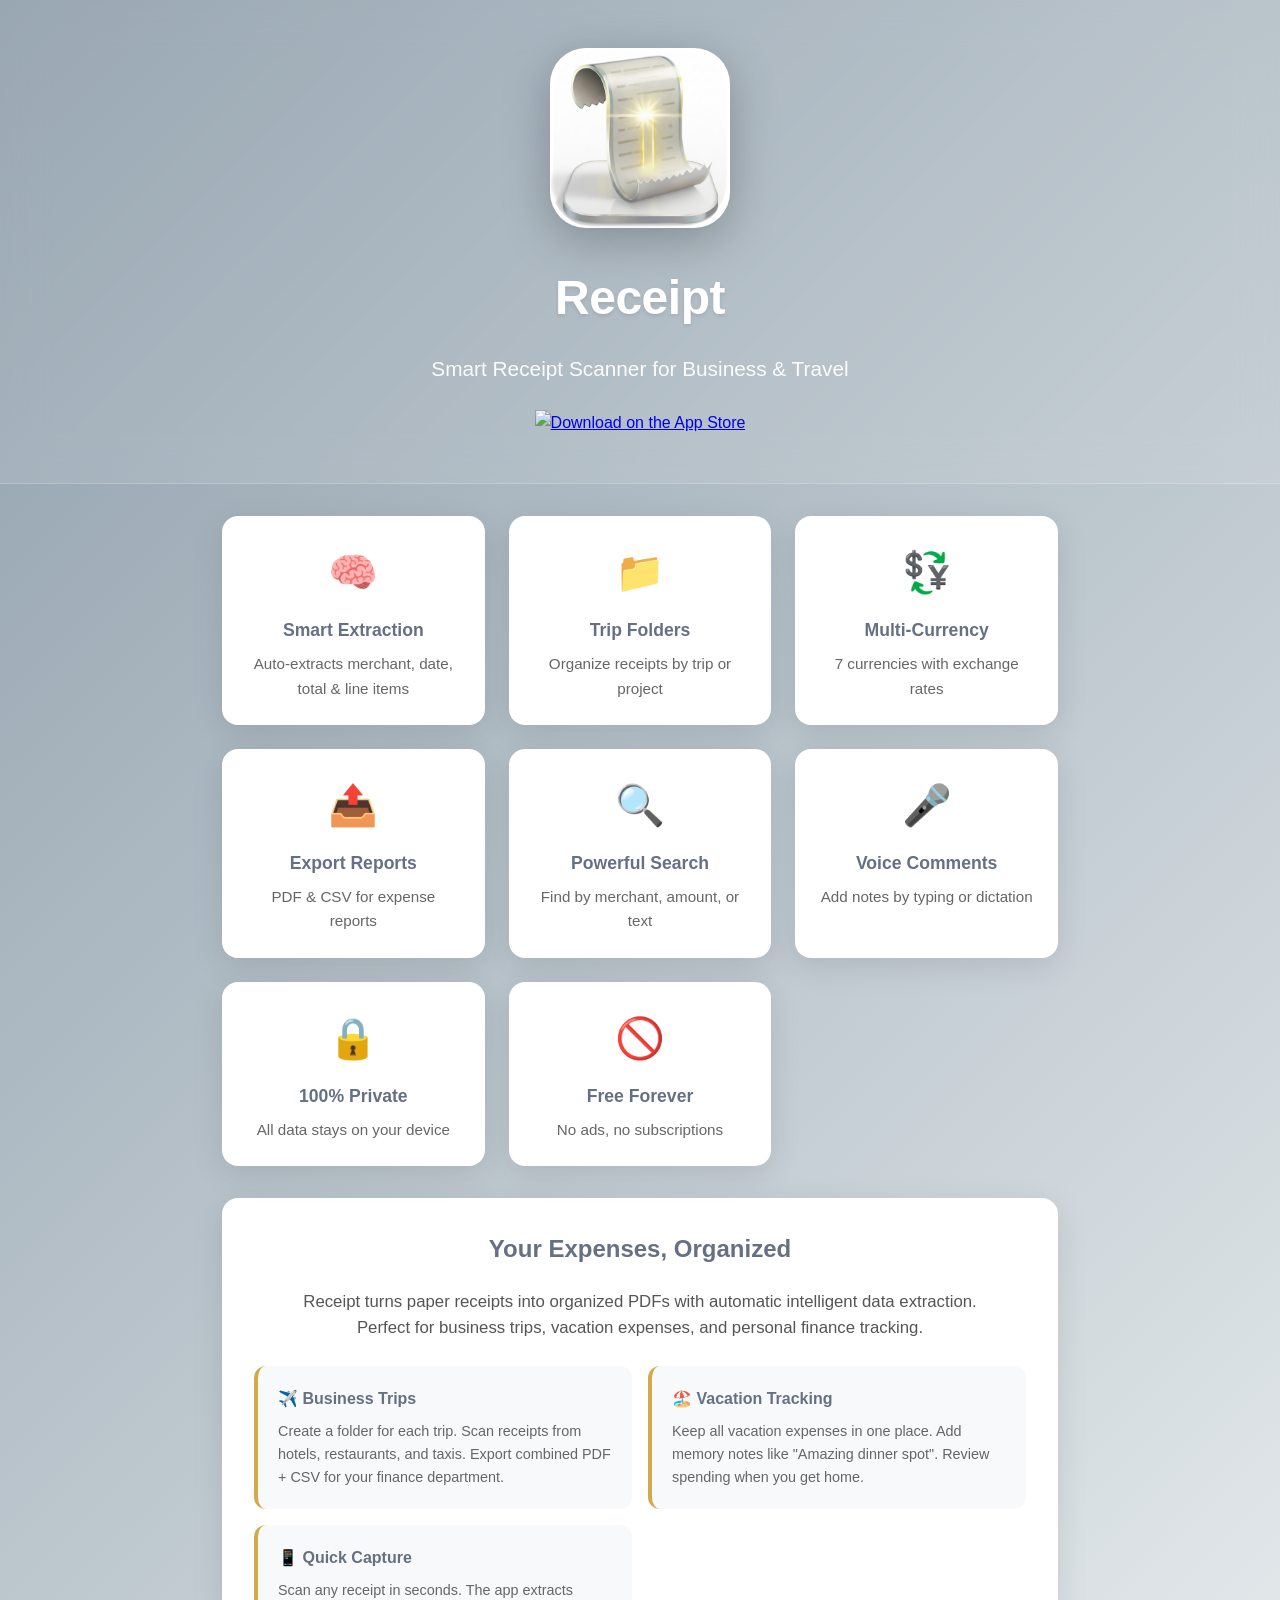
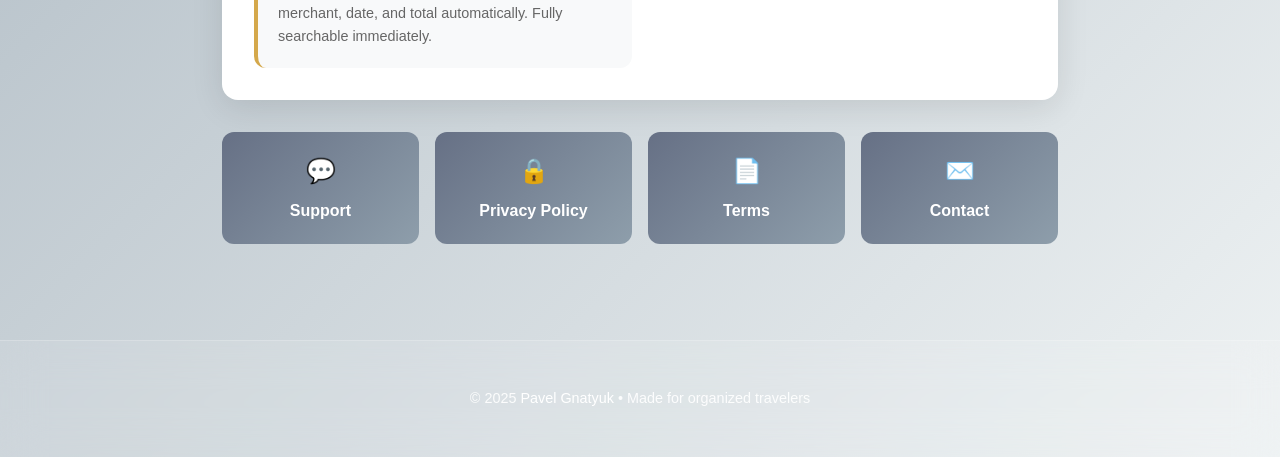
==== index.html @ 20ecccb3 "edited" ====
<!DOCTYPE html>
<html lang="en">
<head>
  <meta charset="UTF-8">
  <title>Receipt - Smart Receipt Scanner for Business & Travel | iOS</title>
  <meta name="viewport" content="width=device-width, initial-scale=1">
  <meta name="description" content="Receipt turns paper receipts into organized PDFs with automatic data extraction. Perfect for business trips and expense tracking. Free, private, no ads.">
  <style>
    * {
      box-sizing: border-box;
    }
    
    body {
      font-family: -apple-system, BlinkMacSystemFont, "Segoe UI", Roboto, sans-serif;
      margin: 0;
      padding: 0;
      background: linear-gradient(135deg, #8E9EAB 0%, #EEF2F3 100%);
      color: #333;
      line-height: 1.6;
      min-height: 100vh;
    }
    
    .hero {
      background: rgba(255, 255, 255, 0.1);
      backdrop-filter: blur(20px);
      border-bottom: 1px solid rgba(255, 255, 255, 0.2);
      padding: 3rem 2rem;
      text-align: center;
      color: white;
      margin-bottom: 2rem;
    }
    
    .app-icon {
      width: 180px;
      height: 180px;
      border-radius: 36px;
      margin-bottom: 1.5rem;
      box-shadow: 0 12px 48px rgba(0, 0, 0, 0.25);
    }
    
    .hero h1 {
      font-size: 3rem;
      margin: 0;
      font-weight: 700;
      letter-spacing: -0.5px;
      text-shadow: 0 2px 4px rgba(0,0,0,0.1);
    }
    
    .hero .tagline {
      font-size: 1.3rem;
      margin: 1rem 0 0;
      opacity: 0.95;
    }
    
    .container {
      max-width: 900px;
      margin: 0 auto;
      padding: 0 2rem 4rem;
    }
    
    .app-store-button {
      display: inline-block;
      margin-top: 1.5rem;
    }
    
    .app-store-button img {
      height: 50px;
    }
    
    .features-section {
      display: grid;
      grid-template-columns: repeat(auto-fit, minmax(200px, 1fr));
      gap: 1.5rem;
      margin-bottom: 2rem;
    }
    
    .feature-card {
      background: white;
      border-radius: 16px;
      padding: 1.5rem;
      text-align: center;
      box-shadow: 0 8px 32px rgba(0, 0, 0, 0.1);
      transition: transform 0.2s ease, box-shadow 0.2s ease;
    }
    
    .feature-card:hover {
      transform: translateY(-4px);
      box-shadow: 0 12px 40px rgba(0, 0, 0, 0.15);
    }
    
    .feature-icon {
      font-size: 2.5rem;
      margin-bottom: 0.75rem;
    }
    
    .feature-card h3 {
      margin: 0 0 0.5rem;
      color: #667085;
      font-size: 1.1rem;
    }
    
    .feature-card p {
      margin: 0;
      font-size: 0.95rem;
      color: #666;
    }
    
    .description-card {
      background: white;
      border-radius: 16px;
      padding: 2rem;
      margin-bottom: 2rem;
      box-shadow: 0 8px 32px rgba(0, 0, 0, 0.1);
    }
    
    .description-card h2 {
      color: #667085;
      margin-top: 0;
      font-size: 1.5rem;
      text-align: center;
    }
    
    .description-card p {
      font-size: 1.05rem;
      color: #555;
      text-align: center;
      max-width: 700px;
      margin: 0 auto 1rem;
    }
    
    .use-cases {
      display: grid;
      grid-template-columns: repeat(auto-fit, minmax(250px, 1fr));
      gap: 1rem;
      margin-top: 1.5rem;
    }
    
    .use-case {
      background: #f8f9fa;
      border-radius: 12px;
      padding: 1.25rem;
      border-left: 4px solid #D4A84B;
    }
    
    .use-case h4 {
      margin: 0 0 0.5rem;
      color: #667085;
      font-size: 1rem;
    }
    
    .use-case p {
      margin: 0;
      font-size: 0.9rem;
      color: #666;
      text-align: left;
    }
    
    .links-section {
      display: grid;
      grid-template-columns: repeat(auto-fit, minmax(150px, 1fr));
      gap: 1rem;
    }
    
    .link-card {
      background: linear-gradient(135deg, #667085, #8E9EAB);
      color: white;
      padding: 1.25rem;
      border-radius: 12px;
      text-align: center;
      text-decoration: none;
      transition: transform 0.2s ease, box-shadow 0.2s ease;
      display: block;
    }
    
    .link-card:hover {
      transform: translateY(-2px);
      box-shadow: 0 8px 24px rgba(102, 112, 133, 0.3);
    }
    
    .link-card .link-icon {
      font-size: 1.5rem;
      margin-bottom: 0.5rem;
    }
    
    .link-card .link-title {
      font-weight: 600;
      font-size: 1rem;
    }
    
    .footer {
      text-align: center;
      padding: 2rem;
      color: rgba(255, 255, 255, 0.9);
      font-size: 0.9rem;
      backdrop-filter: blur(20px);
      background: rgba(255, 255, 255, 0.1);
      border-top: 1px solid rgba(255, 255, 255, 0.2);
      margin-top: 2rem;
    }
    
    .footer a {
      color: white;
      text-decoration: none;
    }
    
    .footer a:hover {
      text-decoration: underline;
    }
    
    @media (max-width: 768px) {
      .hero {
        padding: 2rem 1rem;
      }
      
      .hero h1 {
        font-size: 2.2rem;
      }
      
      .app-icon {
        width: 140px;
        height: 140px;
        border-radius: 28px;
      }
      
      .container {
        padding: 0 1rem 2rem;
      }
      
      .features-section {
        grid-template-columns: repeat(2, 1fr);
      }
    }
  </style>
</head>
<body>
  <div class="hero">
    <img src="appicon.png" alt="Receipt App Icon" class="app-icon">
    <h1>Receipt</h1>
    <p class="tagline">Smart Receipt Scanner for Business & Travel</p>
    <a href="https://apps.apple.com" class="app-store-button">
      <img src="https://developer.apple.com/assets/elements/badges/download-on-the-app-store.svg" alt="Download on the App Store">
    </a>
  </div>

  <div class="container">
    <div class="features-section">
      <div class="feature-card">
        <div class="feature-icon">🧠</div>
        <h3>Smart Extraction</h3>
        <p>Auto-extracts merchant, date, total & line items</p>
      </div>
      <div class="feature-card">
        <div class="feature-icon">📁</div>
        <h3>Trip Folders</h3>
        <p>Organize receipts by trip or project</p>
      </div>
      <div class="feature-card">
        <div class="feature-icon">💱</div>
        <h3>Multi-Currency</h3>
        <p>7 currencies with exchange rates</p>
      </div>
      <div class="feature-card">
        <div class="feature-icon">📤</div>
        <h3>Export Reports</h3>
        <p>PDF & CSV for expense reports</p>
      </div>
      <div class="feature-card">
        <div class="feature-icon">🔍</div>
        <h3>Powerful Search</h3>
        <p>Find by merchant, amount, or text</p>
      </div>
      <div class="feature-card">
        <div class="feature-icon">🎤</div>
        <h3>Voice Comments</h3>
        <p>Add notes by typing or dictation</p>
      </div>
      <div class="feature-card">
        <div class="feature-icon">🔒</div>
        <h3>100% Private</h3>
        <p>All data stays on your device</p>
      </div>
      <div class="feature-card">
        <div class="feature-icon">🚫</div>
        <h3>Free Forever</h3>
        <p>No ads, no subscriptions</p>
      </div>
    </div>

    <div class="description-card">
      <h2>Your Expenses, Organized</h2>
      <p>Receipt turns paper receipts into organized PDFs with automatic intelligent data extraction. Perfect for business trips, vacation expenses, and personal finance tracking.</p>
      
      <div class="use-cases">
        <div class="use-case">
          <h4>✈️ Business Trips</h4>
          <p>Create a folder for each trip. Scan receipts from hotels, restaurants, and taxis. Export combined PDF + CSV for your finance department.</p>
        </div>
        <div class="use-case">
          <h4>🏖️ Vacation Tracking</h4>
          <p>Keep all vacation expenses in one place. Add memory notes like "Amazing dinner spot". Review spending when you get home.</p>
        </div>
        <div class="use-case">
          <h4>📱 Quick Capture</h4>
          <p>Scan any receipt in seconds. The app extracts merchant, date, and total automatically. Fully searchable immediately.</p>
        </div>
      </div>
    </div>

    <div class="links-section">
      <a href="support.html" class="link-card">
        <div class="link-icon">💬</div>
        <div class="link-title">Support</div>
      </a>
      <a href="privacy_policy.html" class="link-card">
        <div class="link-icon">🔒</div>
        <div class="link-title">Privacy Policy</div>
      </a>
      <a href="terms.html" class="link-card">
        <div class="link-icon">📄</div>
        <div class="link-title">Terms</div>
      </a>
      <a href="mailto:privacy@pavelgnatyuk.com" class="link-card">
        <div class="link-icon">✉️</div>
        <div class="link-title">Contact</div>
      </a>
    </div>
  </div>

  <div class="footer">
    <p>&copy; 2025 <a href="mailto:privacy@pavelgnatyuk.com">Pavel Gnatyuk</a> • Made for organized travelers</p>
  </div>
</body>
</html>
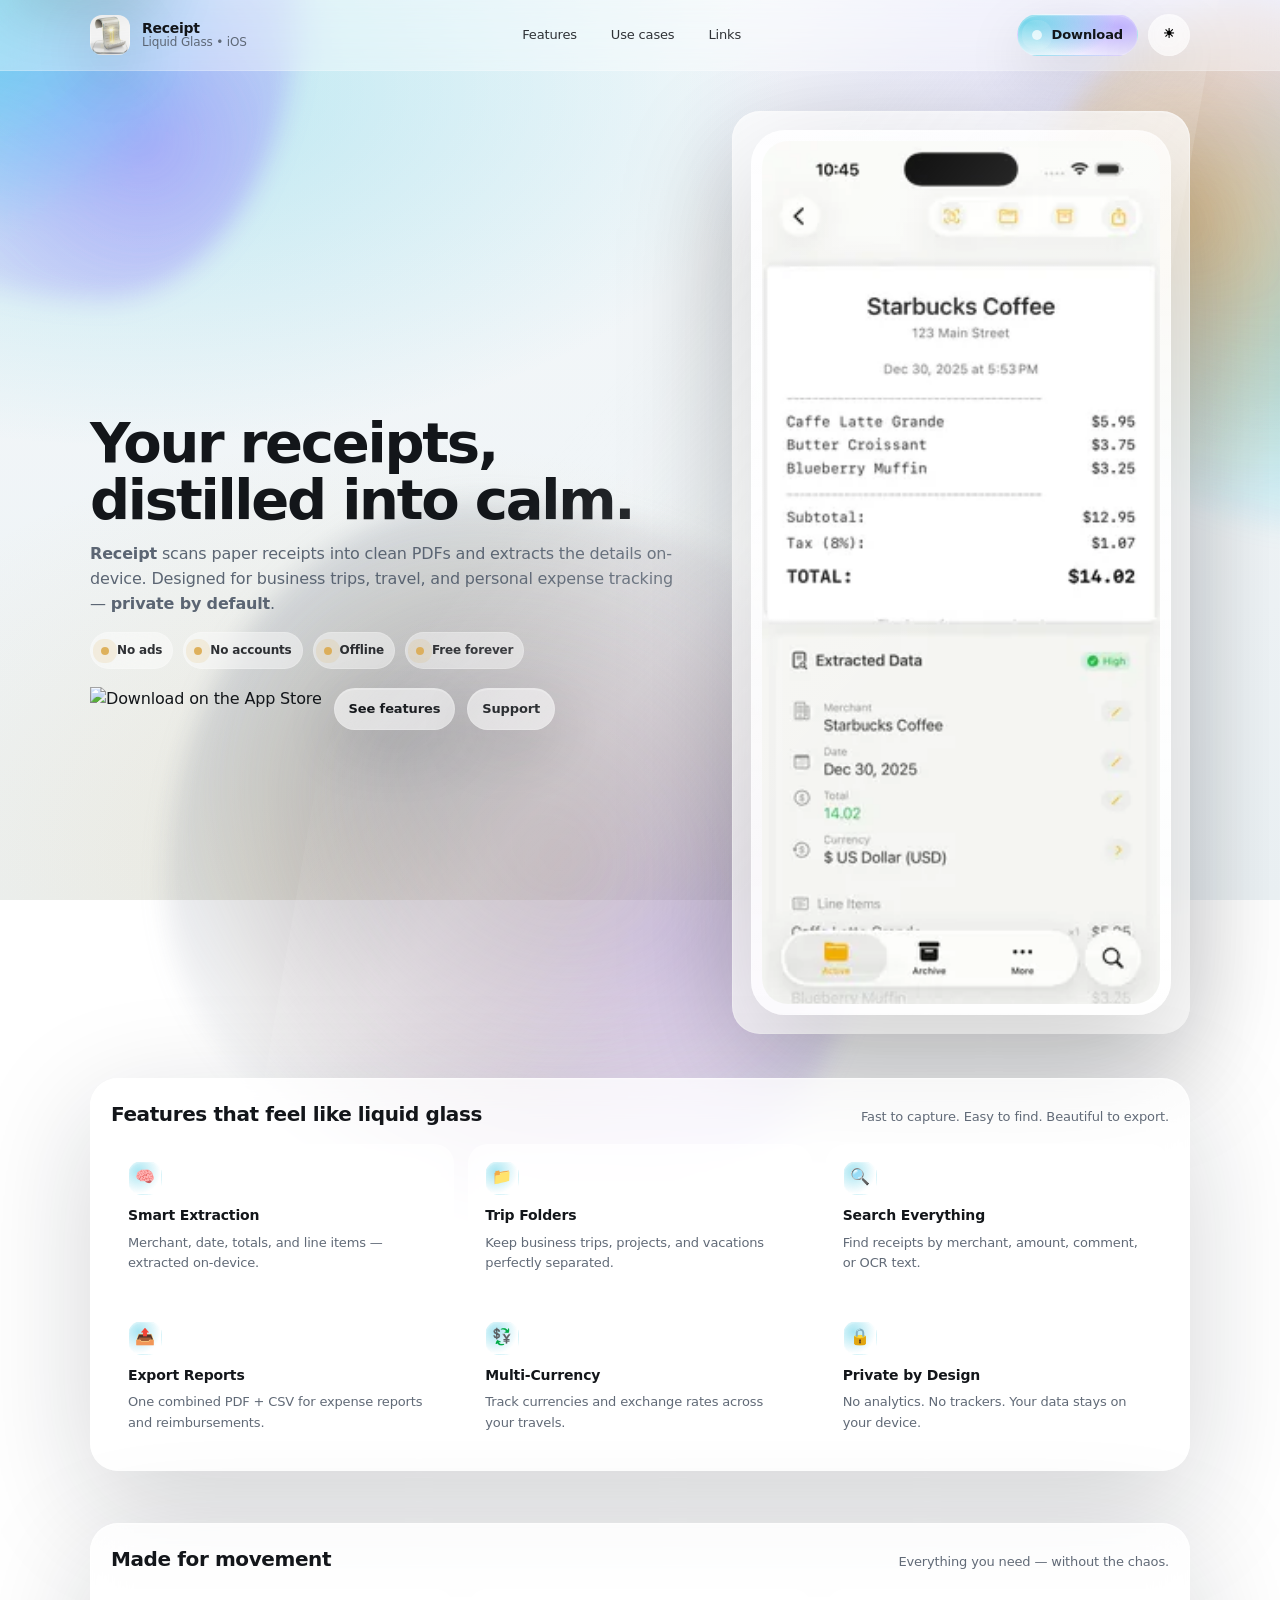
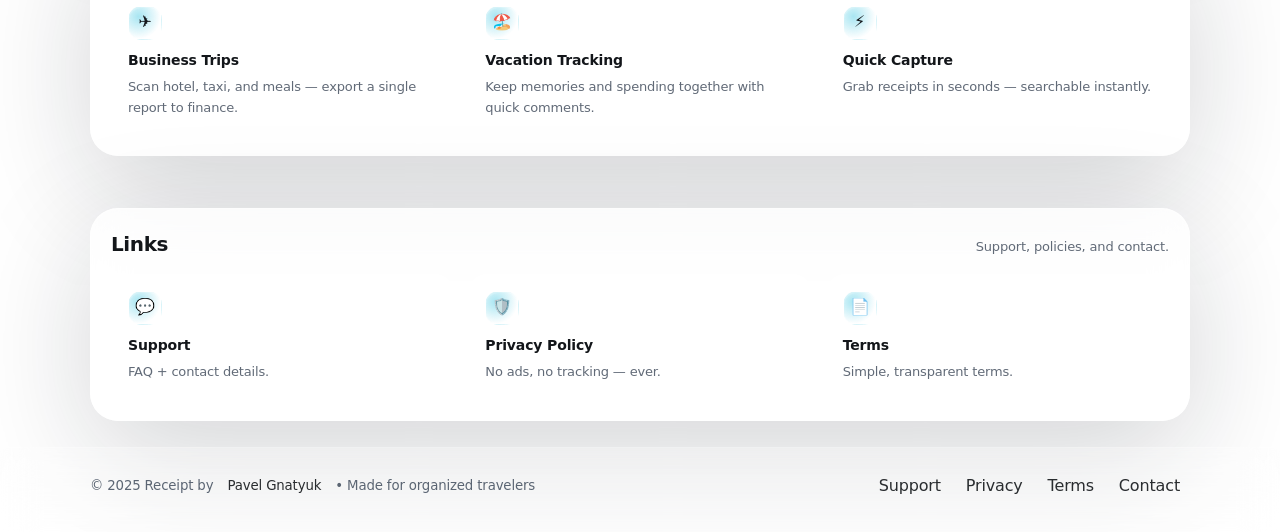
==== commit 78180fff: "redesign" ====
--- a/index.html
+++ b/index.html
@@ -2,332 +2,223 @@
 <html lang="en">
 <head>
   <meta charset="UTF-8">
-  <title>Receipt - Smart Receipt Scanner for Business & Travel | iOS</title>
+  <title>Receipt — Liquid Glass Receipt Scanner for Business & Travel (iOS)</title>
   <meta name="viewport" content="width=device-width, initial-scale=1">
-  <meta name="description" content="Receipt turns paper receipts into organized PDFs with automatic data extraction. Perfect for business trips and expense tracking. Free, private, no ads.">
-  <style>
-    * {
-      box-sizing: border-box;
-    }
-    
-    body {
-      font-family: -apple-system, BlinkMacSystemFont, "Segoe UI", Roboto, sans-serif;
-      margin: 0;
-      padding: 0;
-      background: linear-gradient(135deg, #8E9EAB 0%, #EEF2F3 100%);
-      color: #333;
-      line-height: 1.6;
-      min-height: 100vh;
-    }
-    
-    .hero {
-      background: rgba(255, 255, 255, 0.1);
-      backdrop-filter: blur(20px);
-      border-bottom: 1px solid rgba(255, 255, 255, 0.2);
-      padding: 3rem 2rem;
-      text-align: center;
-      color: white;
-      margin-bottom: 2rem;
-    }
-    
-    .app-icon {
-      width: 180px;
-      height: 180px;
-      border-radius: 36px;
-      margin-bottom: 1.5rem;
-      box-shadow: 0 12px 48px rgba(0, 0, 0, 0.25);
-    }
-    
-    .hero h1 {
-      font-size: 3rem;
-      margin: 0;
-      font-weight: 700;
-      letter-spacing: -0.5px;
-      text-shadow: 0 2px 4px rgba(0,0,0,0.1);
-    }
-    
-    .hero .tagline {
-      font-size: 1.3rem;
-      margin: 1rem 0 0;
-      opacity: 0.95;
-    }
-    
-    .container {
-      max-width: 900px;
-      margin: 0 auto;
-      padding: 0 2rem 4rem;
-    }
-    
-    .app-store-button {
-      display: inline-block;
-      margin-top: 1.5rem;
-    }
-    
-    .app-store-button img {
-      height: 50px;
-    }
-    
-    .features-section {
-      display: grid;
-      grid-template-columns: repeat(auto-fit, minmax(200px, 1fr));
-      gap: 1.5rem;
-      margin-bottom: 2rem;
-    }
-    
-    .feature-card {
-      background: white;
-      border-radius: 16px;
-      padding: 1.5rem;
-      text-align: center;
-      box-shadow: 0 8px 32px rgba(0, 0, 0, 0.1);
-      transition: transform 0.2s ease, box-shadow 0.2s ease;
-    }
-    
-    .feature-card:hover {
-      transform: translateY(-4px);
-      box-shadow: 0 12px 40px rgba(0, 0, 0, 0.15);
-    }
-    
-    .feature-icon {
-      font-size: 2.5rem;
-      margin-bottom: 0.75rem;
-    }
-    
-    .feature-card h3 {
-      margin: 0 0 0.5rem;
-      color: #667085;
-      font-size: 1.1rem;
-    }
-    
-    .feature-card p {
-      margin: 0;
-      font-size: 0.95rem;
-      color: #666;
-    }
-    
-    .description-card {
-      background: white;
-      border-radius: 16px;
-      padding: 2rem;
-      margin-bottom: 2rem;
-      box-shadow: 0 8px 32px rgba(0, 0, 0, 0.1);
-    }
-    
-    .description-card h2 {
-      color: #667085;
-      margin-top: 0;
-      font-size: 1.5rem;
-      text-align: center;
-    }
-    
-    .description-card p {
-      font-size: 1.05rem;
-      color: #555;
-      text-align: center;
-      max-width: 700px;
-      margin: 0 auto 1rem;
-    }
-    
-    .use-cases {
-      display: grid;
-      grid-template-columns: repeat(auto-fit, minmax(250px, 1fr));
-      gap: 1rem;
-      margin-top: 1.5rem;
-    }
-    
-    .use-case {
-      background: #f8f9fa;
-      border-radius: 12px;
-      padding: 1.25rem;
-      border-left: 4px solid #D4A84B;
-    }
-    
-    .use-case h4 {
-      margin: 0 0 0.5rem;
-      color: #667085;
-      font-size: 1rem;
-    }
-    
-    .use-case p {
-      margin: 0;
-      font-size: 0.9rem;
-      color: #666;
-      text-align: left;
-    }
-    
-    .links-section {
-      display: grid;
-      grid-template-columns: repeat(auto-fit, minmax(150px, 1fr));
-      gap: 1rem;
-    }
-    
-    .link-card {
-      background: linear-gradient(135deg, #667085, #8E9EAB);
-      color: white;
-      padding: 1.25rem;
-      border-radius: 12px;
-      text-align: center;
-      text-decoration: none;
-      transition: transform 0.2s ease, box-shadow 0.2s ease;
-      display: block;
-    }
-    
-    .link-card:hover {
-      transform: translateY(-2px);
-      box-shadow: 0 8px 24px rgba(102, 112, 133, 0.3);
-    }
-    
-    .link-card .link-icon {
-      font-size: 1.5rem;
-      margin-bottom: 0.5rem;
-    }
-    
-    .link-card .link-title {
-      font-weight: 600;
-      font-size: 1rem;
-    }
-    
-    .footer {
-      text-align: center;
-      padding: 2rem;
-      color: rgba(255, 255, 255, 0.9);
-      font-size: 0.9rem;
-      backdrop-filter: blur(20px);
-      background: rgba(255, 255, 255, 0.1);
-      border-top: 1px solid rgba(255, 255, 255, 0.2);
-      margin-top: 2rem;
-    }
-    
-    .footer a {
-      color: white;
-      text-decoration: none;
-    }
-    
-    .footer a:hover {
-      text-decoration: underline;
-    }
-    
-    @media (max-width: 768px) {
-      .hero {
-        padding: 2rem 1rem;
-      }
-      
-      .hero h1 {
-        font-size: 2.2rem;
-      }
-      
-      .app-icon {
-        width: 140px;
-        height: 140px;
-        border-radius: 28px;
-      }
-      
-      .container {
-        padding: 0 1rem 2rem;
-      }
-      
-      .features-section {
-        grid-template-columns: repeat(2, 1fr);
-      }
-    }
-  </style>
+  <meta name="description" content="Receipt turns paper receipts into organized PDFs with on-device extraction. Built for business trips and expense tracking. Free forever, private by design, no ads.">
+
+  <meta property="og:title" content="Receipt — Liquid Glass Receipt Scanner">
+  <meta property="og:description" content="Scan, extract, organize, and export receipts — on-device, offline, and private.">
+  <meta property="og:type" content="website">
+  <meta property="og:image" content="appicon.png">
+
+  <link rel="icon" href="appicon.png">
+  <link rel="apple-touch-icon" href="appicon.png">
+  <link rel="stylesheet" href="styles.css">
+
+  <!-- Prevent theme flash: apply stored theme before paint -->
+  <script>
+    (() => {
+      try {
+        const t = localStorage.getItem("lr-theme");
+        if (t === "light" || t === "dark") document.documentElement.setAttribute("data-theme", t);
+      } catch {}
+    })();
+  </script>
+  <script defer src="script.js"></script>
 </head>
 <body>
-  <div class="hero">
-    <img src="appicon.png" alt="Receipt App Icon" class="app-icon">
-    <h1>Receipt</h1>
-    <p class="tagline">Smart Receipt Scanner for Business & Travel</p>
-    <a href="https://apps.apple.com" class="app-store-button">
-      <img src="https://developer.apple.com/assets/elements/badges/download-on-the-app-store.svg" alt="Download on the App Store">
-    </a>
+  <a class="skip-link" href="#main">Skip to content</a>
+
+  <div class="liquid-bg" aria-hidden="true">
+    <div class="blob blob-a"></div>
+    <div class="blob blob-b"></div>
+    <div class="blob blob-c"></div>
   </div>
 
-  <div class="container">
-    <div class="features-section">
-      <div class="feature-card">
-        <div class="feature-icon">🧠</div>
-        <h3>Smart Extraction</h3>
-        <p>Auto-extracts merchant, date, total & line items</p>
+  <div class="page">
+    <header class="header">
+      <div class="wrap">
+        <div class="nav">
+          <a class="brand" href="index.html" aria-label="Receipt Home">
+            <img src="appicon.png" alt="Receipt App Icon">
+            <div class="brand-title">
+              <strong>Receipt</strong>
+              <span>Liquid Glass • iOS</span>
+            </div>
+          </a>
+
+          <nav class="nav-links" aria-label="Primary">
+            <a href="#features">Features</a>
+            <a href="#use-cases">Use cases</a>
+            <a href="#links">Links</a>
+          </nav>
+
+          <div class="nav-cta">
+            <a class="btn primary" href="https://apps.apple.com/app/id6753892642">
+              <span class="shine" aria-hidden="true"></span>
+              Download
+            </a>
+            <button class="btn icon-btn" type="button" data-theme-toggle aria-pressed="false" aria-label="Switch to dark mode" title="Toggle theme">
+              <span class="icon" data-theme-icon aria-hidden="true">☀︎</span>
+            </button>
+          </div>
+        </div>
       </div>
-      <div class="feature-card">
-        <div class="feature-icon">📁</div>
-        <h3>Trip Folders</h3>
-        <p>Organize receipts by trip or project</p>
+    </header>
+
+    <main id="main">
+      <section class="hero section">
+        <div class="wrap hero-grid">
+          <div>
+            <h1 class="reveal">Your receipts, distilled into calm.</h1>
+            <p class="reveal">
+              <strong>Receipt</strong> scans paper receipts into clean PDFs and extracts the details on-device.
+              Designed for business trips, travel, and personal expense tracking — <strong>private by default</strong>.
+            </p>
+
+            <div class="hero-badges reveal" aria-label="Highlights">
+              <span class="badge"><span class="dot" aria-hidden="true"></span>No ads</span>
+              <span class="badge"><span class="dot" aria-hidden="true"></span>No accounts</span>
+              <span class="badge"><span class="dot" aria-hidden="true"></span>Offline</span>
+              <span class="badge"><span class="dot" aria-hidden="true"></span>Free forever</span>
+            </div>
+
+            <div class="hero-actions reveal">
+              <a class="appstore-badge" href="https://apps.apple.com/app/id6753892642" aria-label="Download on the App Store">
+                <img src="https://developer.apple.com/assets/elements/badges/download-on-the-app-store.svg" alt="Download on the App Store">
+              </a>
+              <a class="btn" href="#features">See features</a>
+              <a class="btn" href="support.html">Support</a>
+            </div>
+          </div>
+
+          <div class="glass phone reveal" aria-label="App preview">
+            <div class="phone-shell">
+              <div class="phone-notch" aria-hidden="true"></div>
+              <div class="phone-screen">
+                <picture>
+                  <source srcset="screenshots/screen0-h500.webp" type="image/webp">
+                  <img src="screenshots/screen0-h500.jpg" alt="Receipt app screenshot showing a liquid glass interface" loading="eager">
+                </picture>
+              </div>
+              <div class="shine-sweep" aria-hidden="true"></div>
+            </div>
+          </div>
+        </div>
+      </section>
+
+      <section id="features" class="section">
+        <div class="wrap">
+          <div class="glass card reveal">
+            <div class="headline">
+              <h2>Features that feel like liquid glass</h2>
+              <p>Fast to capture. Easy to find. Beautiful to export.</p>
+            </div>
+
+            <div class="grid-3">
+              <div class="feature">
+                <div class="feat-icon" aria-hidden="true">🧠</div>
+                <h3>Smart Extraction</h3>
+                <p>Merchant, date, totals, and line items — extracted on-device.</p>
+              </div>
+              <div class="feature">
+                <div class="feat-icon" aria-hidden="true">📁</div>
+                <h3>Trip Folders</h3>
+                <p>Keep business trips, projects, and vacations perfectly separated.</p>
+              </div>
+              <div class="feature">
+                <div class="feat-icon" aria-hidden="true">🔍</div>
+                <h3>Search Everything</h3>
+                <p>Find receipts by merchant, amount, comment, or OCR text.</p>
+              </div>
+              <div class="feature">
+                <div class="feat-icon" aria-hidden="true">📤</div>
+                <h3>Export Reports</h3>
+                <p>One combined PDF + CSV for expense reports and reimbursements.</p>
+              </div>
+              <div class="feature">
+                <div class="feat-icon" aria-hidden="true">💱</div>
+                <h3>Multi‑Currency</h3>
+                <p>Track currencies and exchange rates across your travels.</p>
+              </div>
+              <div class="feature">
+                <div class="feat-icon" aria-hidden="true">🔒</div>
+                <h3>Private by Design</h3>
+                <p>No analytics. No trackers. Your data stays on your device.</p>
+              </div>
+            </div>
+          </div>
+        </div>
+      </section>
+
+      <section id="use-cases" class="section">
+        <div class="wrap">
+          <div class="glass card reveal">
+            <div class="headline">
+              <h2>Made for movement</h2>
+              <p>Everything you need — without the chaos.</p>
+            </div>
+            <div class="grid-3">
+              <div class="feature">
+                <div class="feat-icon" aria-hidden="true">✈️</div>
+                <h3>Business Trips</h3>
+                <p>Scan hotel, taxi, and meals — export a single report to finance.</p>
+              </div>
+              <div class="feature">
+                <div class="feat-icon" aria-hidden="true">🏖️</div>
+                <h3>Vacation Tracking</h3>
+                <p>Keep memories and spending together with quick comments.</p>
+              </div>
+              <div class="feature">
+                <div class="feat-icon" aria-hidden="true">⚡</div>
+                <h3>Quick Capture</h3>
+                <p>Grab receipts in seconds — searchable instantly.</p>
+              </div>
+            </div>
+          </div>
+        </div>
+      </section>
+
+      <section id="links" class="section">
+        <div class="wrap">
+          <div class="glass card reveal">
+            <div class="headline">
+              <h2>Links</h2>
+              <p>Support, policies, and contact.</p>
+            </div>
+            <div class="grid-3">
+              <a class="feature" href="support.html">
+                <div class="feat-icon" aria-hidden="true">💬</div>
+                <h3>Support</h3>
+                <p>FAQ + contact details.</p>
+              </a>
+              <a class="feature" href="privacy_policy.html">
+                <div class="feat-icon" aria-hidden="true">🛡️</div>
+                <h3>Privacy Policy</h3>
+                <p>No ads, no tracking — ever.</p>
+              </a>
+              <a class="feature" href="terms.html">
+                <div class="feat-icon" aria-hidden="true">📄</div>
+                <h3>Terms</h3>
+                <p>Simple, transparent terms.</p>
+              </a>
+            </div>
+          </div>
+        </div>
+      </section>
+    </main>
+
+    <footer class="footer">
+      <div class="wrap footer-grid">
+        <small>© 2025 Receipt by <a href="mailto:privacy@pavelgnatyuk.com">Pavel Gnatyuk</a> • Made for organized travelers</small>
+        <div>
+          <a href="support.html">Support</a>
+          <a href="privacy_policy.html">Privacy</a>
+          <a href="terms.html">Terms</a>
+          <a href="mailto:privacy@pavelgnatyuk.com">Contact</a>
+        </div>
       </div>
-      <div class="feature-card">
-        <div class="feature-icon">💱</div>
-        <h3>Multi-Currency</h3>
-        <p>7 currencies with exchange rates</p>
-      </div>
-      <div class="feature-card">
-        <div class="feature-icon">📤</div>
-        <h3>Export Reports</h3>
-        <p>PDF & CSV for expense reports</p>
-      </div>
-      <div class="feature-card">
-        <div class="feature-icon">🔍</div>
-        <h3>Powerful Search</h3>
-        <p>Find by merchant, amount, or text</p>
-      </div>
-      <div class="feature-card">
-        <div class="feature-icon">🎤</div>
-        <h3>Voice Comments</h3>
-        <p>Add notes by typing or dictation</p>
-      </div>
-      <div class="feature-card">
-        <div class="feature-icon">🔒</div>
-        <h3>100% Private</h3>
-        <p>All data stays on your device</p>
-      </div>
-      <div class="feature-card">
-        <div class="feature-icon">🚫</div>
-        <h3>Free Forever</h3>
-        <p>No ads, no subscriptions</p>
-      </div>
-    </div>
-
-    <div class="description-card">
-      <h2>Your Expenses, Organized</h2>
-      <p>Receipt turns paper receipts into organized PDFs with automatic intelligent data extraction. Perfect for business trips, vacation expenses, and personal finance tracking.</p>
-      
-      <div class="use-cases">
-        <div class="use-case">
-          <h4>✈️ Business Trips</h4>
-          <p>Create a folder for each trip. Scan receipts from hotels, restaurants, and taxis. Export combined PDF + CSV for your finance department.</p>
-        </div>
-        <div class="use-case">
-          <h4>🏖️ Vacation Tracking</h4>
-          <p>Keep all vacation expenses in one place. Add memory notes like "Amazing dinner spot". Review spending when you get home.</p>
-        </div>
-        <div class="use-case">
-          <h4>📱 Quick Capture</h4>
-          <p>Scan any receipt in seconds. The app extracts merchant, date, and total automatically. Fully searchable immediately.</p>
-        </div>
-      </div>
-    </div>
-
-    <div class="links-section">
-      <a href="support.html" class="link-card">
-        <div class="link-icon">💬</div>
-        <div class="link-title">Support</div>
-      </a>
-      <a href="privacy_policy.html" class="link-card">
-        <div class="link-icon">🔒</div>
-        <div class="link-title">Privacy Policy</div>
-      </a>
-      <a href="terms.html" class="link-card">
-        <div class="link-icon">📄</div>
-        <div class="link-title">Terms</div>
-      </a>
-      <a href="mailto:privacy@pavelgnatyuk.com" class="link-card">
-        <div class="link-icon">✉️</div>
-        <div class="link-title">Contact</div>
-      </a>
-    </div>
-  </div>
-
-  <div class="footer">
-    <p>&copy; 2025 <a href="mailto:privacy@pavelgnatyuk.com">Pavel Gnatyuk</a> • Made for organized travelers</p>
+    </footer>
   </div>
 </body>
 </html>
--- a/styles.css
+++ b/styles.css
@@ -0,0 +1,859 @@
+/* LiquidReceipt Site – Liquid Glass Design System
+   - No build tools, just modern CSS.
+   - Uses CSS variables + `html[data-theme]` for light/dark.
+*/
+
+:root {
+  color-scheme: light dark;
+
+  /* Typography */
+  --font-sans: ui-sans-serif, system-ui, -apple-system, BlinkMacSystemFont, "Segoe UI",
+    Roboto, "Helvetica Neue", Arial, "Apple Color Emoji", "Segoe UI Emoji";
+  --mono: ui-monospace, SFMono-Regular, Menlo, Monaco, Consolas, "Liberation Mono",
+    "Courier New", monospace;
+
+  /* Sizing */
+  --page-max: 1100px;
+  --radius-xl: 28px;
+  --radius-lg: 20px;
+  --radius-md: 16px;
+  --radius-sm: 12px;
+  --blur: 18px;
+
+  /* Liquid accents (sepia + ocean) */
+  --accent-0: 219 168 75;  /* honey */
+  --accent-1: 102 112 133; /* slate */
+  --accent-2: 0 180 216;   /* aqua */
+  --accent-3: 122 92 255;  /* violet */
+
+  /* Light theme tokens */
+  --bg: 245 248 250;
+  --bg-2: 236 242 245;
+  --text: 19 22 26;
+  --muted: 88 98 112;
+  --card: 255 255 255;
+  --card-2: 255 255 255;
+  --border: 255 255 255;
+  --border-2: 200 210 220;
+  --shadow: 14 22 33;
+  --shadow-strength: 0.18;
+  --glass-alpha: 0.72;
+  --glass-border: 0.45;
+}
+
+html[data-theme="dark"] {
+  /* Dark theme tokens */
+  --bg: 8 10 14;
+  --bg-2: 14 18 24;
+  --text: 238 242 247;
+  --muted: 170 178 190;
+  --card: 14 18 24;
+  --card-2: 10 13 18;
+  --border: 255 255 255;
+  --border-2: 60 72 88;
+  --shadow: 0 0 0;
+  --shadow-strength: 0.0;
+  --glass-alpha: 0.22;
+  --glass-border: 0.14;
+}
+
+*,
+*::before,
+*::after {
+  box-sizing: border-box;
+}
+
+html, body {
+  height: 100%;
+}
+
+body {
+  margin: 0;
+  font-family: var(--font-sans);
+  color: rgb(var(--text));
+  line-height: 1.55;
+  letter-spacing: -0.01em;
+  background:
+    radial-gradient(1200px 650px at 10% 10%, rgba(var(--accent-2) / 0.24), transparent 55%),
+    radial-gradient(900px 520px at 95% 15%, rgba(var(--accent-3) / 0.18), transparent 60%),
+    radial-gradient(1000px 700px at 30% 95%, rgba(var(--accent-0) / 0.16), transparent 60%),
+    linear-gradient(180deg, rgb(var(--bg)), rgb(var(--bg-2)));
+  background-attachment: fixed;
+  overflow-x: hidden;
+}
+
+a {
+  color: inherit;
+  text-decoration: none;
+}
+
+a:hover {
+  text-decoration: underline;
+  text-decoration-thickness: 2px;
+  text-underline-offset: 4px;
+}
+
+::selection {
+  background: rgba(var(--accent-2) / 0.35);
+}
+
+/* Accessibility */
+.skip-link {
+  position: absolute;
+  left: 14px;
+  top: 14px;
+  transform: translateY(-150%);
+  padding: 10px 12px;
+  border-radius: 12px;
+  background: rgba(var(--card) / 0.9);
+  border: 1px solid rgba(var(--border) / 0.3);
+  box-shadow: 0 18px 60px rgba(0 0 0 / 0.18);
+  z-index: 9999;
+}
+
+.skip-link:focus {
+  transform: translateY(0);
+}
+
+/* Background liquid */
+.liquid-bg {
+  pointer-events: none;
+  position: fixed;
+  inset: -100px;
+  z-index: -1;
+  filter: blur(0px) saturate(1.15);
+}
+
+.blob {
+  position: absolute;
+  width: min(520px, 55vmax);
+  height: min(520px, 55vmax);
+  border-radius: 44% 56% 38% 62% / 54% 40% 60% 46%;
+  opacity: 0.65;
+  mix-blend-mode: screen;
+  filter: blur(12px);
+  animation: blob-float 14s ease-in-out infinite;
+}
+
+html[data-theme="dark"] .blob {
+  opacity: 0.46;
+  mix-blend-mode: lighten;
+}
+
+.blob.blob-a {
+  left: -120px;
+  top: -120px;
+  background: radial-gradient(circle at 30% 30%, rgba(var(--accent-2) / 0.9), transparent 60%),
+    radial-gradient(circle at 70% 70%, rgba(var(--accent-3) / 0.65), transparent 60%);
+  animation-duration: 16s;
+}
+
+.blob.blob-b {
+  right: -160px;
+  top: 10%;
+  background: radial-gradient(circle at 30% 40%, rgba(var(--accent-0) / 0.85), transparent 60%),
+    radial-gradient(circle at 60% 60%, rgba(var(--accent-2) / 0.55), transparent 60%);
+  animation-duration: 18s;
+  animation-delay: -4s;
+}
+
+.blob.blob-c {
+  left: 18%;
+  bottom: -220px;
+  width: min(720px, 70vmax);
+  height: min(720px, 70vmax);
+  background: radial-gradient(circle at 35% 35%, rgba(var(--accent-1) / 0.6), transparent 65%),
+    radial-gradient(circle at 70% 60%, rgba(var(--accent-3) / 0.4), transparent 65%),
+    radial-gradient(circle at 55% 50%, rgba(var(--accent-0) / 0.55), transparent 70%);
+  animation-duration: 20s;
+  animation-delay: -8s;
+}
+
+@keyframes blob-float {
+  0%, 100% {
+    transform: translate3d(0, 0, 0) scale(1);
+    border-radius: 44% 56% 38% 62% / 54% 40% 60% 46%;
+  }
+  35% {
+    transform: translate3d(22px, 18px, 0) scale(1.04);
+    border-radius: 52% 48% 55% 45% / 48% 62% 38% 52%;
+  }
+  70% {
+    transform: translate3d(-14px, 26px, 0) scale(0.98);
+    border-radius: 40% 60% 42% 58% / 58% 44% 56% 42%;
+  }
+}
+
+/* Layout */
+.page {
+  min-height: 100%;
+  display: flex;
+  flex-direction: column;
+}
+
+.wrap {
+  width: min(var(--page-max), calc(100% - 40px));
+  margin-inline: auto;
+}
+
+.section {
+  padding: 26px 0;
+}
+
+.section.tight {
+  padding: 18px 0;
+}
+
+/* Header */
+.header {
+  position: sticky;
+  top: 0;
+  z-index: 50;
+  padding: 14px 0;
+  background: rgba(var(--card) / 0.35);
+  border-bottom: 1px solid rgba(var(--border) / 0.18);
+  backdrop-filter: blur(var(--blur));
+  -webkit-backdrop-filter: blur(var(--blur));
+}
+
+.nav {
+  display: flex;
+  align-items: center;
+  justify-content: space-between;
+  gap: 16px;
+}
+
+.brand {
+  display: inline-flex;
+  align-items: center;
+  gap: 12px;
+  text-decoration: none;
+}
+
+.brand:hover {
+  text-decoration: none;
+}
+
+.brand img {
+  width: 40px;
+  height: 40px;
+  border-radius: 12px;
+  box-shadow: 0 18px 60px rgba(0 0 0 / 0.18);
+}
+
+.brand-title {
+  display: grid;
+  line-height: 1.05;
+}
+
+.brand-title strong {
+  font-size: 14px;
+  letter-spacing: -0.02em;
+}
+
+.brand-title span {
+  font-size: 12px;
+  color: rgba(var(--muted) / 0.95);
+}
+
+.nav-links {
+  display: flex;
+  align-items: center;
+  gap: 14px;
+}
+
+.nav-links a {
+  font-size: 13px;
+  color: rgba(var(--text) / 0.88);
+  padding: 8px 10px;
+  border-radius: 12px;
+  text-decoration: none;
+}
+
+.nav-links a:hover {
+  background: rgba(var(--card) / 0.35);
+  border: 1px solid rgba(var(--border) / 0.18);
+  padding: 7px 9px; /* compensate for border */
+  text-decoration: none;
+}
+
+.nav-cta {
+  display: inline-flex;
+  align-items: center;
+  gap: 10px;
+}
+
+/* Buttons */
+.btn {
+  display: inline-flex;
+  align-items: center;
+  justify-content: center;
+  gap: 10px;
+  border-radius: 999px;
+  padding: 10px 14px;
+  font-weight: 650;
+  font-size: 13px;
+  letter-spacing: -0.01em;
+  border: 1px solid rgba(var(--border) / 0.18);
+  background: rgba(var(--card) / 0.55);
+  box-shadow:
+    0 20px 60px rgba(0 0 0 / 0.12),
+    inset 0 1px 0 rgba(255 255 255 / 0.22);
+  backdrop-filter: blur(var(--blur));
+  -webkit-backdrop-filter: blur(var(--blur));
+  cursor: pointer;
+  user-select: none;
+  transition: transform 160ms ease, box-shadow 160ms ease, background 160ms ease;
+}
+
+.btn:hover {
+  transform: translateY(-1px);
+  box-shadow:
+    0 26px 70px rgba(0 0 0 / 0.14),
+    inset 0 1px 0 rgba(255 255 255 / 0.24);
+  text-decoration: none;
+}
+
+.btn:active {
+  transform: translateY(0);
+}
+
+.btn.primary {
+  border: 1px solid rgba(var(--border) / 0.18);
+  background:
+    radial-gradient(120% 160% at 10% 20%, rgba(var(--accent-2) / 0.55), transparent 60%),
+    radial-gradient(120% 160% at 85% 30%, rgba(var(--accent-3) / 0.45), transparent 62%),
+    rgba(var(--card) / 0.55);
+}
+
+.btn.primary .shine {
+  width: 10px;
+  height: 10px;
+  border-radius: 999px;
+  background: rgba(255 255 255 / 0.75);
+  box-shadow: 0 0 0 10px rgba(255 255 255 / 0.12);
+}
+
+.icon-btn {
+  width: 42px;
+  height: 42px;
+  padding: 0;
+}
+
+.icon {
+  width: 18px;
+  height: 18px;
+  display: inline-block;
+}
+
+/* Hero */
+.hero {
+  padding: 40px 0 18px;
+}
+
+.hero-grid {
+  display: grid;
+  grid-template-columns: 1.15fr 0.85fr;
+  gap: 22px;
+  align-items: center;
+}
+
+.hero h1 {
+  font-size: clamp(34px, 4.6vw, 56px);
+  line-height: 1.02;
+  letter-spacing: -0.04em;
+  margin: 0;
+}
+
+.hero p {
+  margin: 14px 0 0;
+  font-size: 16px;
+  color: rgba(var(--muted) / 0.98);
+  max-width: 58ch;
+}
+
+.hero-badges {
+  display: flex;
+  flex-wrap: wrap;
+  gap: 10px;
+  margin-top: 16px;
+}
+
+.badge {
+  display: inline-flex;
+  align-items: center;
+  gap: 8px;
+  padding: 8px 10px;
+  border-radius: 999px;
+  border: 1px solid rgba(var(--border) / 0.18);
+  background: rgba(var(--card) / 0.45);
+  backdrop-filter: blur(var(--blur));
+  -webkit-backdrop-filter: blur(var(--blur));
+  color: rgba(var(--text) / 0.88);
+  font-size: 12px;
+  font-weight: 600;
+}
+
+.badge .dot {
+  width: 8px;
+  height: 8px;
+  border-radius: 999px;
+  background: rgba(var(--accent-0) / 0.9);
+  box-shadow: 0 0 0 8px rgba(var(--accent-0) / 0.14);
+}
+
+.hero-actions {
+  display: flex;
+  flex-wrap: wrap;
+  gap: 12px;
+  margin-top: 18px;
+  align-items: center;
+}
+
+.appstore-badge img {
+  height: 44px;
+  display: block;
+}
+
+/* Glass card */
+.glass {
+  background: rgba(var(--card) / var(--glass-alpha));
+  border: 1px solid rgba(var(--border) / var(--glass-border));
+  border-radius: var(--radius-xl);
+  box-shadow:
+    0 34px 120px rgba(var(--shadow) / var(--shadow-strength)),
+    inset 0 1px 0 rgba(255 255 255 / 0.22);
+  backdrop-filter: blur(var(--blur));
+  -webkit-backdrop-filter: blur(var(--blur));
+}
+
+.card {
+  padding: 20px;
+}
+
+.card-title {
+  font-size: 14px;
+  letter-spacing: -0.01em;
+  color: rgba(var(--muted) / 0.95);
+  margin: 0 0 10px;
+  display: flex;
+  align-items: center;
+  gap: 10px;
+}
+
+.card-title code {
+  font-family: var(--mono);
+  font-size: 12px;
+  color: rgba(var(--text) / 0.9);
+  padding: 4px 8px;
+  border-radius: 999px;
+  background: rgba(var(--card) / 0.5);
+  border: 1px solid rgba(var(--border) / 0.2);
+}
+
+/* Phone mock */
+.phone {
+  padding: 18px;
+}
+
+.phone-shell {
+  position: relative;
+  border-radius: 34px;
+  padding: 10px;
+  background:
+    linear-gradient(180deg, rgba(255 255 255 / 0.18), rgba(255 255 255 / 0.06)),
+    rgba(var(--card-2) / 0.55);
+  border: 1px solid rgba(var(--border) / 0.18);
+  box-shadow:
+    0 40px 120px rgba(0 0 0 / 0.18),
+    inset 0 1px 0 rgba(255 255 255 / 0.22);
+}
+
+html[data-theme="dark"] .phone-shell {
+  box-shadow:
+    0 40px 120px rgba(0 0 0 / 0.45),
+    inset 0 1px 0 rgba(255 255 255 / 0.12);
+}
+
+.phone-notch {
+  position: absolute;
+  top: 10px;
+  left: 50%;
+  transform: translateX(-50%);
+  width: 38%;
+  height: 10px;
+  border-radius: 999px;
+  background: rgba(0 0 0 / 0.38);
+  filter: blur(0.2px);
+}
+
+.phone-screen {
+  position: relative;
+  overflow: hidden;
+  border-radius: 26px;
+  background: rgba(0 0 0 / 0.22);
+  aspect-ratio: 9 / 19.5;
+  display: block;
+}
+
+.phone-screen picture {
+  display: block;
+  width: 100%;
+  height: 100%;
+}
+
+.phone-screen img {
+  display: block;
+  width: 100%;
+  height: 100%;
+  object-fit: cover;
+  transform: none;
+}
+
+.shine-sweep {
+  position: absolute;
+  inset: -40%;
+  background: linear-gradient(120deg, transparent 35%, rgba(255 255 255 / 0.18) 50%, transparent 65%);
+  transform: translateX(-30%) rotate(10deg);
+  animation: sweep 6.5s ease-in-out infinite;
+  pointer-events: none;
+}
+
+@keyframes sweep {
+  0%, 40% { transform: translateX(-35%) rotate(10deg); opacity: 0; }
+  55% { opacity: 1; }
+  70%, 100% { transform: translateX(35%) rotate(10deg); opacity: 0; }
+}
+
+/* Feature grid */
+.grid-3 {
+  display: grid;
+  grid-template-columns: repeat(3, minmax(0, 1fr));
+  gap: 14px;
+}
+
+.grid-2 {
+  display: grid;
+  grid-template-columns: repeat(2, minmax(0, 1fr));
+  gap: 14px;
+}
+
+.feature {
+  padding: 16px;
+  border-radius: var(--radius-lg);
+  border: 1px solid rgba(var(--border) / 0.16);
+  background: rgba(var(--card) / 0.45);
+  backdrop-filter: blur(var(--blur));
+  -webkit-backdrop-filter: blur(var(--blur));
+  transition: transform 180ms ease, border-color 180ms ease, background 180ms ease;
+}
+
+.feature:hover {
+  transform: translateY(-2px);
+  border-color: rgba(var(--border) / 0.26);
+  background: rgba(var(--card) / 0.55);
+}
+
+.feature h3 {
+  margin: 10px 0 6px;
+  font-size: 14px;
+  letter-spacing: -0.01em;
+}
+
+.feature p {
+  margin: 0;
+  color: rgba(var(--muted) / 0.95);
+  font-size: 13px;
+}
+
+.feature .feat-icon {
+  width: 34px;
+  height: 34px;
+  border-radius: 14px;
+  display: grid;
+  place-items: center;
+  border: 1px solid rgba(var(--border) / 0.22);
+  background:
+    radial-gradient(120% 120% at 30% 30%, rgba(var(--accent-2) / 0.34), transparent 58%),
+    rgba(var(--card) / 0.5);
+  box-shadow: inset 0 1px 0 rgba(255 255 255 / 0.18);
+}
+
+/* Content */
+.headline {
+  display: flex;
+  align-items: baseline;
+  justify-content: space-between;
+  gap: 16px;
+  margin-bottom: 14px;
+}
+
+.headline h2 {
+  margin: 0;
+  font-size: 20px;
+  letter-spacing: -0.02em;
+}
+
+.headline p {
+  margin: 0;
+  color: rgba(var(--muted) / 0.95);
+  font-size: 13px;
+}
+
+.prose {
+  color: rgba(var(--text) / 0.92);
+}
+
+.prose p {
+  margin: 0 0 12px;
+  color: rgba(var(--muted) / 0.96);
+}
+
+.prose h3 {
+  margin: 18px 0 8px;
+  font-size: 16px;
+}
+
+.prose h2 {
+  margin: 20px 0 10px;
+  font-size: 18px;
+  letter-spacing: -0.02em;
+}
+
+.prose h2:first-child,
+.prose h3:first-child {
+  margin-top: 0;
+}
+
+.prose ul {
+  margin: 10px 0 0 18px;
+  padding: 0;
+  color: rgba(var(--muted) / 0.96);
+}
+
+.prose li {
+  margin: 6px 0;
+}
+
+.page-hero {
+  text-align: center;
+}
+
+.page-hero h1 {
+  margin: 0;
+  font-size: clamp(28px, 3.6vw, 40px);
+  letter-spacing: -0.04em;
+  line-height: 1.05;
+}
+
+.page-hero p {
+  margin: 10px 0 0;
+  color: rgba(var(--muted) / 0.98);
+}
+
+.pill {
+  display: inline-flex;
+  align-items: center;
+  gap: 10px;
+  padding: 8px 12px;
+  border-radius: 999px;
+  border: 1px solid rgba(var(--border) / 0.18);
+  background: rgba(var(--card) / 0.45);
+  color: rgba(var(--text) / 0.9);
+  font-size: 12px;
+  font-weight: 650;
+}
+
+.callout {
+  border-radius: var(--radius-lg);
+  border: 1px solid rgba(var(--border) / 0.18);
+  background:
+    radial-gradient(120% 140% at 10% 10%, rgba(var(--accent-2) / 0.16), transparent 55%),
+    rgba(var(--card) / 0.4);
+  padding: 14px 14px;
+  color: rgba(var(--muted) / 0.98);
+}
+
+.callout strong {
+  color: rgba(var(--text) / 0.92);
+}
+
+.table {
+  width: 100%;
+  border-collapse: separate;
+  border-spacing: 0;
+  border-radius: var(--radius-md);
+  overflow: hidden;
+  border: 1px solid rgba(var(--border) / 0.18);
+  background: rgba(var(--card) / 0.45);
+}
+
+.table th,
+.table td {
+  text-align: left;
+  padding: 12px 12px;
+  border-bottom: 1px solid rgba(var(--border-2) / 0.35);
+  vertical-align: top;
+  font-size: 13px;
+}
+
+.table th {
+  font-weight: 750;
+  color: rgba(var(--text) / 0.9);
+  background: rgba(var(--card) / 0.35);
+}
+
+.table tr:last-child td {
+  border-bottom: none;
+}
+
+/* FAQ accordion */
+.faq-list details {
+  border-radius: var(--radius-lg);
+  border: 1px solid rgba(var(--border) / 0.16);
+  background: rgba(var(--card) / 0.42);
+  padding: 12px 14px;
+  transition: background 160ms ease, border-color 160ms ease, transform 160ms ease;
+}
+
+.faq-list details:hover {
+  transform: translateY(-1px);
+  border-color: rgba(var(--border) / 0.24);
+  background: rgba(var(--card) / 0.5);
+}
+
+.faq-list details + details {
+  margin-top: 10px;
+}
+
+.faq-list summary {
+  cursor: pointer;
+  list-style: none;
+  font-weight: 750;
+  color: rgba(var(--text) / 0.92);
+  display: flex;
+  align-items: baseline;
+  justify-content: space-between;
+  gap: 14px;
+}
+
+.faq-list summary::-webkit-details-marker {
+  display: none;
+}
+
+.faq-list summary .chev {
+  color: rgba(var(--muted) / 0.95);
+  font-weight: 800;
+  transform-origin: center;
+  transition: transform 200ms ease;
+}
+
+.faq-list details[open] summary .chev {
+  transform: rotate(90deg);
+}
+
+.faq-list .answer {
+  margin-top: 10px;
+  color: rgba(var(--muted) / 0.98);
+  font-size: 13px;
+}
+
+.muted {
+  color: rgba(var(--muted) / 0.95);
+}
+
+/* Utilities */
+.mt-12 {
+  margin-top: 12px;
+}
+
+/* Footer */
+.footer {
+  margin-top: auto;
+  padding: 26px 0 34px;
+  border-top: 1px solid rgba(var(--border) / 0.16);
+  background: rgba(var(--card) / 0.22);
+  backdrop-filter: blur(var(--blur));
+  -webkit-backdrop-filter: blur(var(--blur));
+}
+
+.footer-grid {
+  display: flex;
+  align-items: center;
+  justify-content: space-between;
+  gap: 14px;
+  flex-wrap: wrap;
+}
+
+.footer small {
+  color: rgba(var(--muted) / 0.98);
+}
+
+.footer a {
+  color: rgba(var(--text) / 0.9);
+  text-decoration: none;
+  padding: 8px 10px;
+  border-radius: 12px;
+}
+
+.footer a:hover {
+  background: rgba(var(--card) / 0.35);
+  border: 1px solid rgba(var(--border) / 0.18);
+  padding: 7px 9px;
+  text-decoration: none;
+}
+
+/* Reveal animation */
+.reveal {
+  opacity: 0;
+  transform: translateY(10px);
+  transition: opacity 520ms ease, transform 520ms ease;
+}
+
+.reveal.is-visible {
+  opacity: 1;
+  transform: translateY(0);
+}
+
+/* Responsive */
+@media (max-width: 940px) {
+  .hero-grid {
+    grid-template-columns: 1fr;
+  }
+  .grid-3 {
+    grid-template-columns: repeat(2, minmax(0, 1fr));
+  }
+  .grid-2 {
+    grid-template-columns: 1fr;
+  }
+}
+
+@media (max-width: 560px) {
+  .wrap {
+    width: min(var(--page-max), calc(100% - 28px));
+  }
+  .nav-links {
+    display: none;
+  }
+  .grid-3 {
+    grid-template-columns: 1fr;
+  }
+  .hero {
+    padding-top: 28px;
+  }
+  .appstore-badge img {
+    height: 42px;
+  }
+}
+
+/* Reduced motion */
+@media (prefers-reduced-motion: reduce) {
+  * {
+    scroll-behavior: auto !important;
+    animation-duration: 0.001ms !important;
+    animation-iteration-count: 1 !important;
+    transition-duration: 0.001ms !important;
+  }
+}
+
+
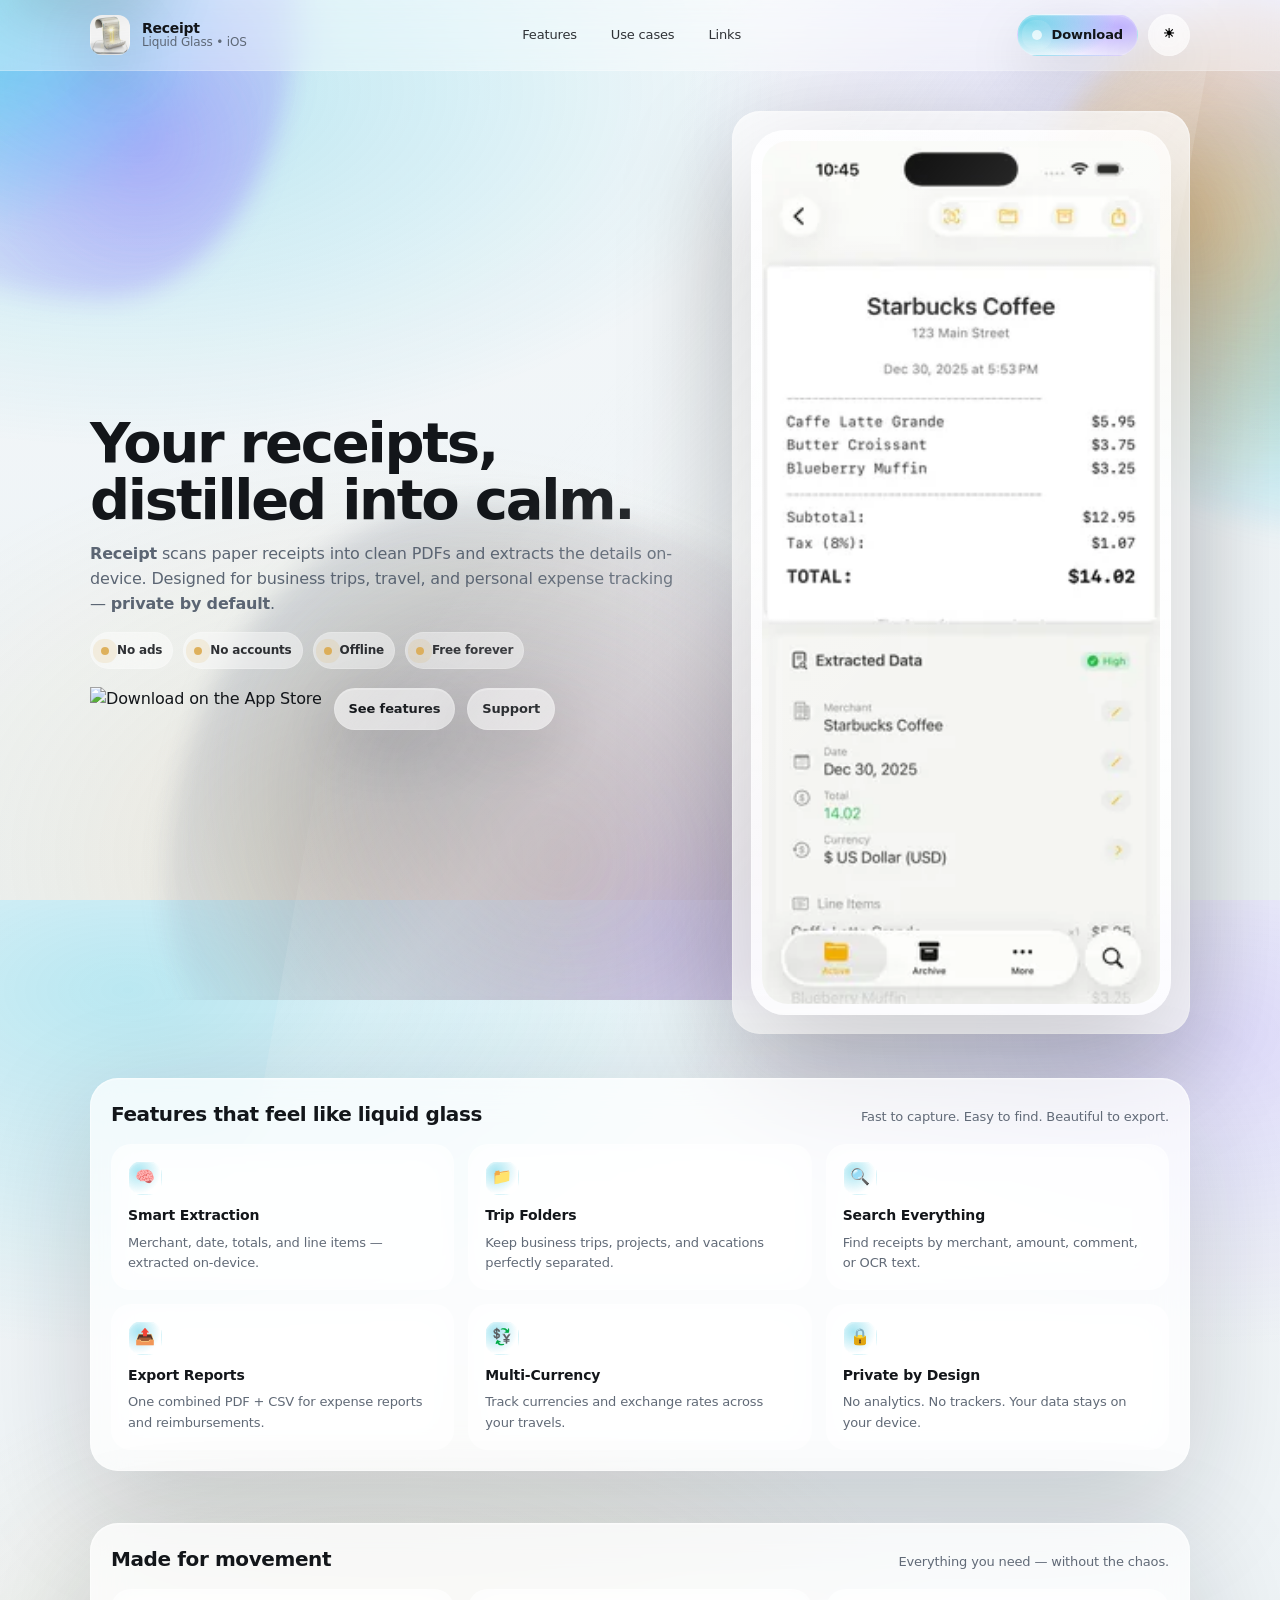
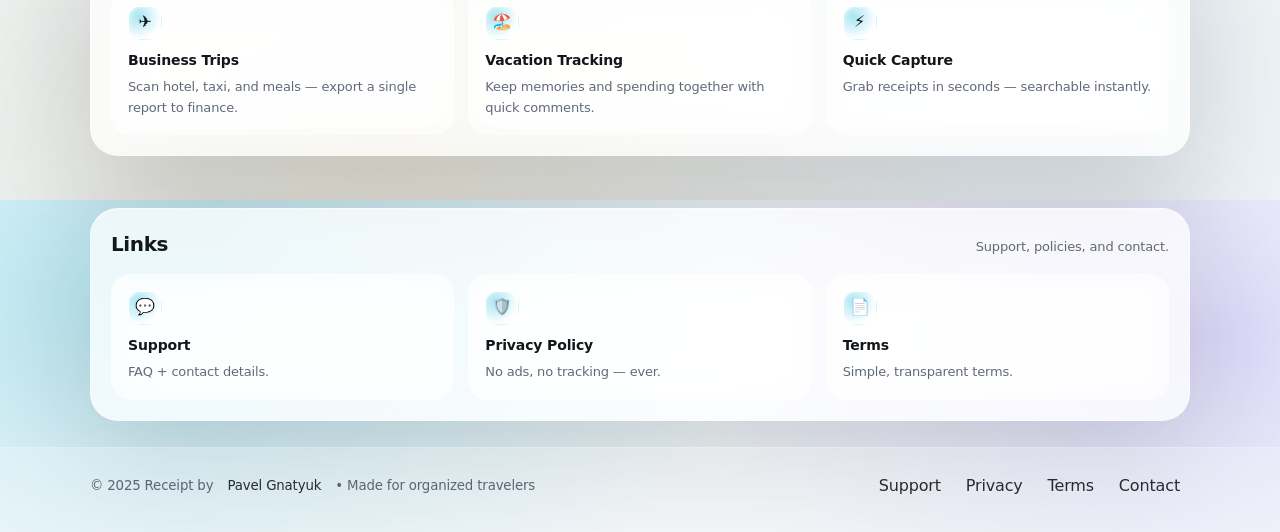
==== commit 1b5e8fca: "privacy policy" ====
--- a/index.html
+++ b/index.html
@@ -13,7 +13,7 @@
 
   <link rel="icon" href="appicon.png">
   <link rel="apple-touch-icon" href="appicon.png">
-  <link rel="stylesheet" href="styles.css">
+  <link rel="stylesheet" href="styles.css?v=20260102-1">
 
   <!-- Prevent theme flash: apply stored theme before paint -->
   <script>
@@ -24,7 +24,7 @@
       } catch {}
     })();
   </script>
-  <script defer src="script.js"></script>
+  <script defer src="script.js?v=20260102-1"></script>
 </head>
 <body>
   <a class="skip-link" href="#main">Skip to content</a>
--- a/styles.css
+++ b/styles.css
@@ -78,8 +78,10 @@
     radial-gradient(900px 520px at 95% 15%, rgba(var(--accent-3) / 0.18), transparent 60%),
     radial-gradient(1000px 700px at 30% 95%, rgba(var(--accent-0) / 0.16), transparent 60%),
     linear-gradient(180deg, rgb(var(--bg)), rgb(var(--bg-2)));
-  background-attachment: fixed;
+  /* Safari can fail to paint long pages correctly with fixed background attachments */
+  background-attachment: scroll;
   overflow-x: hidden;
+  position: relative;
 }
 
 a {
@@ -118,10 +120,13 @@
 /* Background liquid */
 .liquid-bg {
   pointer-events: none;
-  position: fixed;
+  /* Safari/WebKit paint stability: absolute background layer (no fixed compositing) */
+  position: absolute;
   inset: -100px;
   z-index: -1;
   filter: blur(0px) saturate(1.15);
+  contain: paint;
+  transform: translateZ(0);
 }
 
 .blob {
@@ -204,6 +209,27 @@
   padding: 18px 0;
 }
 
+/* Document pages (Support / Privacy / Terms) should get to content faster */
+.doc .header {
+  padding: 10px 0;
+}
+
+.doc .section {
+  padding: 18px 0;
+}
+
+.doc .section.tight {
+  padding: 12px 0;
+}
+
+.doc .page-hero.card {
+  padding: 16px;
+}
+
+.doc .page-hero p {
+  margin-top: 6px;
+}
+
 /* Header */
 .header {
   position: sticky;
@@ -214,6 +240,7 @@
   border-bottom: 1px solid rgba(var(--border) / 0.18);
   backdrop-filter: blur(var(--blur));
   -webkit-backdrop-filter: blur(var(--blur));
+  transform: translateZ(0);
 }
 
 .nav {
@@ -805,7 +832,9 @@
 
 /* Reveal animation */
 .reveal {
-  opacity: 0;
+  /* Safari can delay IntersectionObserver callbacks until first scroll.
+     Never hide content by default; only animate position once revealed. */
+  opacity: 1;
   transform: translateY(10px);
   transition: opacity 520ms ease, transform 520ms ease;
 }
@@ -844,7 +873,23 @@
   .appstore-badge img {
     height: 42px;
   }
-}
+
+  /* On phones, doc pages should start with actual content (less chrome) */
+  .doc .section {
+    padding: 14px 0;
+  }
+  .doc .section.tight {
+    padding: 10px 0;
+  }
+  .doc .page-hero.card {
+    padding: 14px;
+  }
+  .doc .page-hero h1 {
+    font-size: clamp(22px, 7vw, 30px);
+  }
+}
+
+/* iOS/WebView paint stability handled above (keep this block reserved for future overrides) */
 
 /* Reduced motion */
 @media (prefers-reduced-motion: reduce) {
